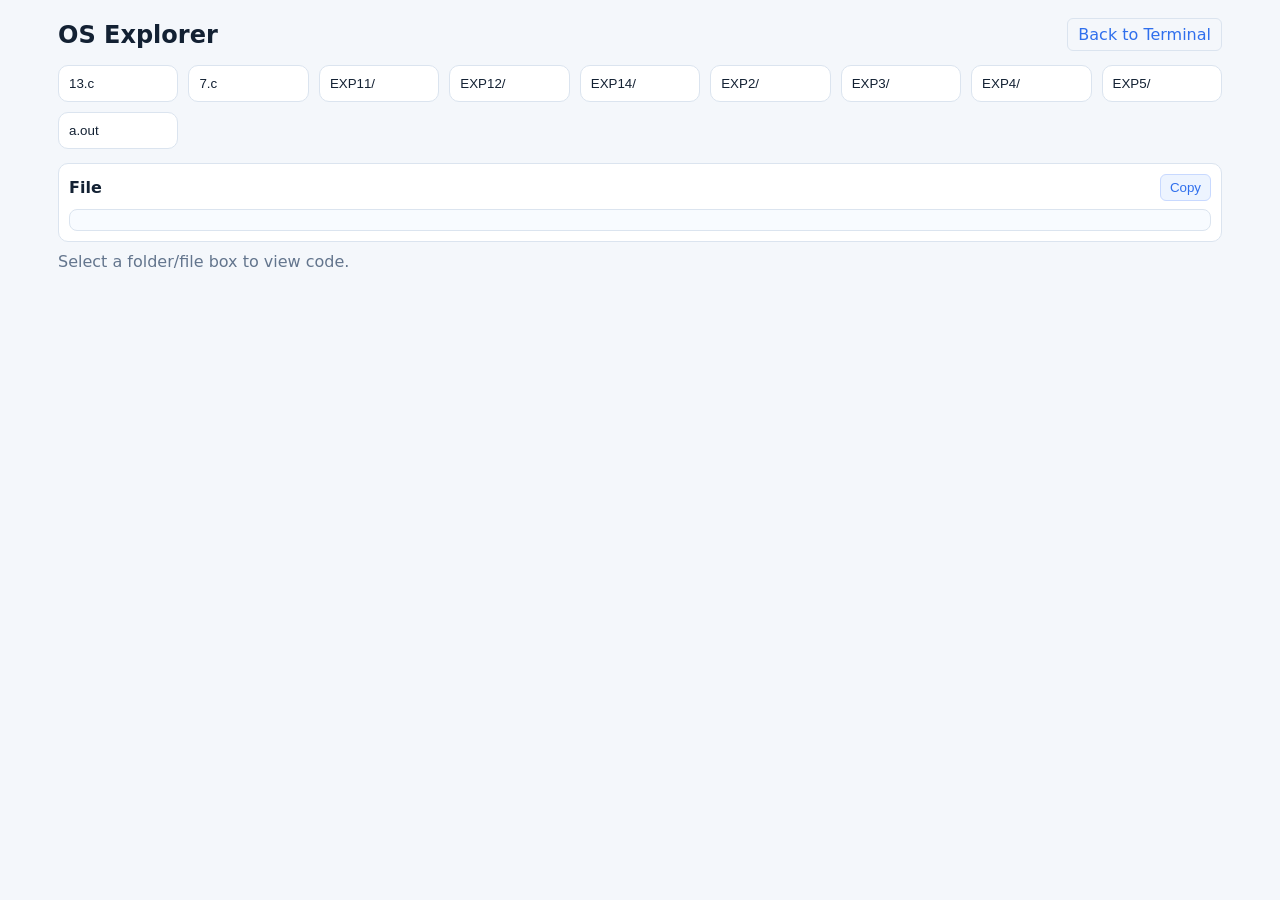
==== FRONTEND/dashboard.html @ 36842d1a "Added OS programs" ====
﻿<!doctype html>
<html lang="en">
<head>
  <meta charset="UTF-8" />
  <meta name="viewport" content="width=device-width, initial-scale=1.0" />
  <title>OS Code Dashboard</title>
  <link rel="stylesheet" href="./dashboard.css" />
</head>
<body>
  <main class="page">
    <header class="top">
      <h1>OS Explorer</h1>
      <a href="./index.html" class="back-link">Back to Terminal</a>
    </header>

    <section id="expGrid" class="exp-grid" aria-label="Folder boxes"></section>

    <section id="viewer" class="viewer hidden">
      <article class="card">
        <div class="card-head">
          <div id="mainTitle" class="file-name">File</div>
          <button id="mainCopyBtn" class="copy-btn" type="button">Copy</button>
        </div>
        <pre id="mainCode" class="code reader"></pre>
      </article>

      <article id="pkgCard" class="card hidden">
        <div class="card-head">
          <div class="file-name">Items</div>
          <button id="pkgCopyBtn" class="copy-btn" type="button">Copy</button>
        </div>
        <pre id="pkgCode" class="code"></pre>
      </article>
    </section>

    <p id="note" class="note">Type Hello in terminal to open this dashboard.</p>
  </main>
  <script src="./dashboard.js" type="module"></script>
</body>
</html>
---- FRONTEND/dashboard.css ----
﻿:root {
  --bg: #f4f7fb;
  --panel: #ffffff;
  --line: #dbe4ef;
  --text: #132133;
  --muted: #63758d;
  --accent: #2f6fed;
}

* { box-sizing: border-box; }
html, body { margin: 0; min-height: 100%; }
body { background: var(--bg); color: var(--text); font-family: "Segoe UI", system-ui, sans-serif; }
.hidden { display: none; }

.page { max-width: 1200px; margin: 0 auto; padding: 18px; }
.top { display: flex; justify-content: space-between; align-items: center; flex-wrap: wrap; gap: 10px; margin-bottom: 14px; }
.top h1 { margin: 0; font-size: 24px; }
.back-link { color: var(--accent); text-decoration: none; border: 1px solid var(--line); border-radius: 6px; padding: 6px 10px; }

.exp-grid { display: grid; grid-template-columns: repeat(auto-fit, minmax(120px, 1fr)); gap: 10px; margin-bottom: 14px; }
.exp-btn {
  background: var(--panel);
  border: 1px solid var(--line);
  border-radius: 10px;
  color: var(--text);
  padding: 10px;
  text-align: left;
  cursor: pointer;
}
.viewer { display: grid; gap: 10px; }
.card { background: var(--panel); border: 1px solid var(--line); border-radius: 10px; padding: 10px; }
.card-head { display: flex; justify-content: space-between; align-items: center; gap: 10px; margin-bottom: 8px; }
.file-name { font-weight: 600; }
.copy-btn { background: #edf4ff; border: 1px solid #c8d9ff; color: var(--accent); border-radius: 6px; padding: 5px 9px; cursor: pointer; }
.code {
  margin: 0;
  border: 1px solid var(--line);
  border-radius: 8px;
  background: #f8fbff;
  padding: 10px;
  font-family: "Cascadia Mono", Consolas, monospace;
  font-size: 12px;
  line-height: 1.5;
  max-height: 45vh;
  overflow: auto;
}
.reader {
  font-family: Georgia, "Times New Roman", serif;
  font-size: 16px;
  line-height: 1.75;
  white-space: pre-wrap;
}
.note { color: var(--muted); margin-top: 10px; }

@media (max-width: 768px) {
  .page { padding: 12px; }
  .exp-grid { grid-template-columns: repeat(2, minmax(0, 1fr)); gap: 8px; }
  .exp-btn, .copy-btn { min-height: 36px; }
  .code { font-size: 13px; max-height: 50vh; }
  .reader { font-size: 17px; }
}
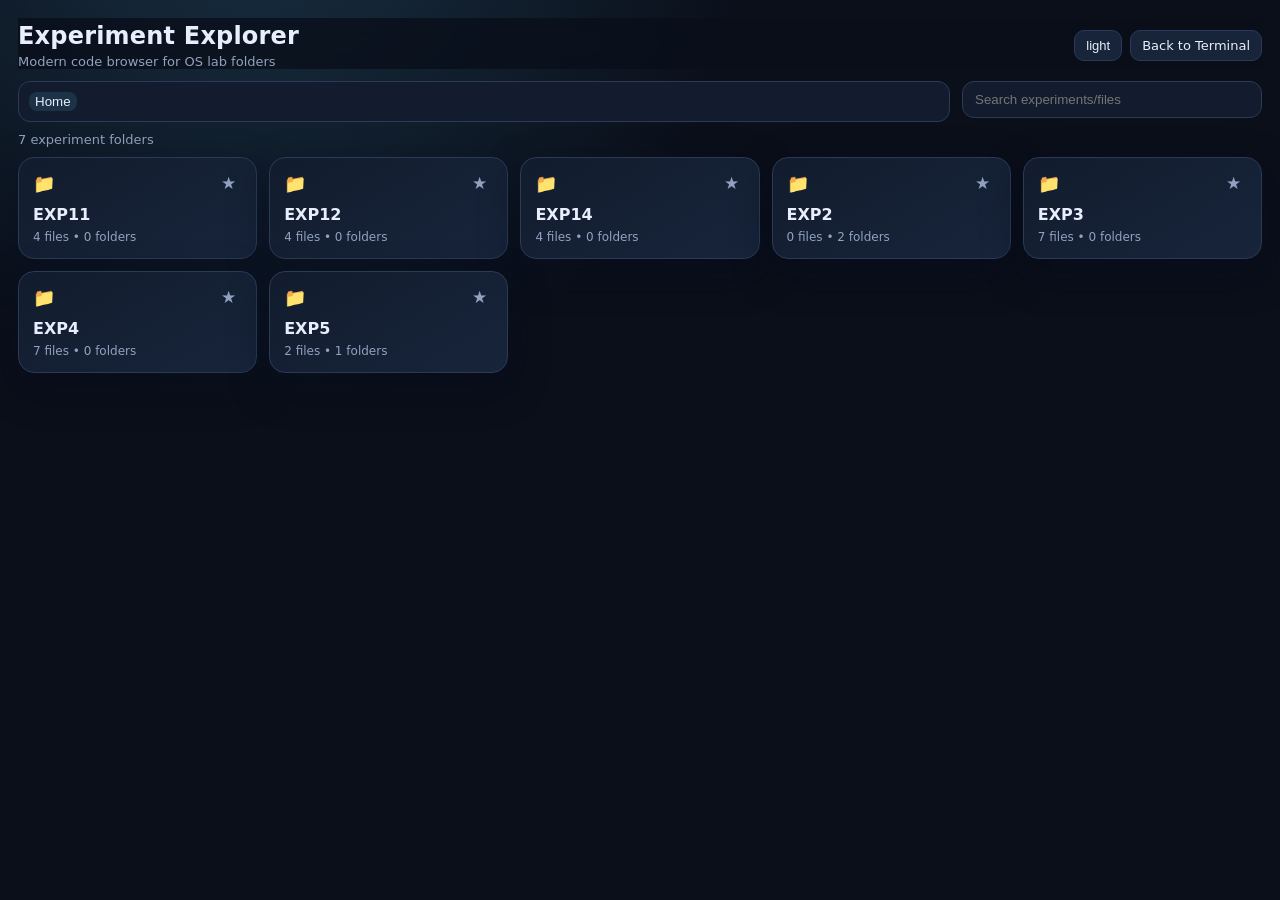
==== commit 6d90370a: "dashboard changes" ====
--- a/FRONTEND/dashboard.html
+++ b/FRONTEND/dashboard.html
@@ -3,37 +3,49 @@
 <head>
   <meta charset="UTF-8" />
   <meta name="viewport" content="width=device-width, initial-scale=1.0" />
-  <title>OS Code Dashboard</title>
+  <title>Experiment Explorer</title>
   <link rel="stylesheet" href="./dashboard.css" />
 </head>
 <body>
   <main class="page">
     <header class="top">
-      <h1>OS Explorer</h1>
-      <a href="./index.html" class="back-link">Back to Terminal</a>
+      <div>
+        <h1>Experiment Explorer</h1>
+        <p class="sub">Modern code browser for OS lab folders</p>
+      </div>
+      <div class="top-actions">
+        <button id="themeBtn" class="ghost-btn" type="button">light</button>
+        <a href="./index.html" class="back-link">Back to Terminal</a>
+      </div>
     </header>
 
-    <section id="expGrid" class="exp-grid" aria-label="Folder boxes"></section>
+    <section class="toolbar">
+      <nav id="breadcrumb" class="breadcrumb" aria-label="Breadcrumb"></nav>
+      <div class="search-wrap">
+        <input id="searchInput" type="search" placeholder="Search experiments/files" aria-label="Search" />
+      </div>
+    </section>
 
-    <section id="viewer" class="viewer hidden">
+    <section id="status" class="status">Loading explorer...</section>
+
+    <section id="expGrid" class="exp-grid" aria-label="Experiments"></section>
+    <section id="explorerList" class="explorer-list hidden" aria-label="Folder contents"></section>
+
+    <section id="viewer" class="viewer hidden" aria-label="Code viewer">
       <article class="card">
         <div class="card-head">
-          <div id="mainTitle" class="file-name">File</div>
-          <button id="mainCopyBtn" class="copy-btn" type="button">Copy</button>
+          <div>
+            <div id="mainTitle" class="file-name">File</div>
+            <div id="fileMeta" class="meta"></div>
+          </div>
+          <div class="head-actions">
+            <button id="mainCopyBtn" class="copy-btn" type="button">Copy</button>
+            <button id="downloadBtn" class="copy-btn" type="button">Download</button>
+          </div>
         </div>
-        <pre id="mainCode" class="code reader"></pre>
-      </article>
-
-      <article id="pkgCard" class="card hidden">
-        <div class="card-head">
-          <div class="file-name">Items</div>
-          <button id="pkgCopyBtn" class="copy-btn" type="button">Copy</button>
-        </div>
-        <pre id="pkgCode" class="code"></pre>
+        <pre id="mainCode" class="code"></pre>
       </article>
     </section>
-
-    <p id="note" class="note">Type Hello in terminal to open this dashboard.</p>
   </main>
   <script src="./dashboard.js" type="module"></script>
 </body>
--- a/FRONTEND/dashboard.css
+++ b/FRONTEND/dashboard.css
@@ -1,61 +1,248 @@
 ﻿:root {
-  --bg: #f4f7fb;
+  --bg: #0a0f1a;
+  --bg-soft: #111a2a;
+  --panel: #121c2e;
+  --panel-2: #17243a;
+  --line: #2a3a57;
+  --text: #e8eefc;
+  --muted: #92a1bf;
+  --accent: #5ac8ff;
+  --accent-2: #7b7dff;
+  --ok: #68f0b2;
+  --shadow: 0 14px 40px rgba(7, 12, 26, 0.45);
+}
+
+body[data-theme="light"] {
+  --bg: #f3f7ff;
+  --bg-soft: #eaf1ff;
   --panel: #ffffff;
-  --line: #dbe4ef;
-  --text: #132133;
-  --muted: #63758d;
-  --accent: #2f6fed;
+  --panel-2: #f7faff;
+  --line: #d8e2f2;
+  --text: #15233a;
+  --muted: #617390;
+  --accent: #1476ff;
+  --accent-2: #5f67ff;
+  --shadow: 0 10px 28px rgba(15, 30, 52, 0.12);
 }
 
 * { box-sizing: border-box; }
 html, body { margin: 0; min-height: 100%; }
-body { background: var(--bg); color: var(--text); font-family: "Segoe UI", system-ui, sans-serif; }
-.hidden { display: none; }
-
-.page { max-width: 1200px; margin: 0 auto; padding: 18px; }
-.top { display: flex; justify-content: space-between; align-items: center; flex-wrap: wrap; gap: 10px; margin-bottom: 14px; }
-.top h1 { margin: 0; font-size: 24px; }
-.back-link { color: var(--accent); text-decoration: none; border: 1px solid var(--line); border-radius: 6px; padding: 6px 10px; }
-
-.exp-grid { display: grid; grid-template-columns: repeat(auto-fit, minmax(120px, 1fr)); gap: 10px; margin-bottom: 14px; }
-.exp-btn {
-  background: var(--panel);
-  border: 1px solid var(--line);
+body {
+  background: radial-gradient(circle at 20% -10%, rgba(90, 200, 255, 0.17), transparent 35%), var(--bg);
+  color: var(--text);
+  font-family: "Segoe UI", system-ui, sans-serif;
+}
+.hidden { display: none !important; }
+
+.page { max-width: 1280px; margin: 0 auto; padding: 18px; }
+.top {
+  position: sticky;
+  top: 0;
+  z-index: 10;
+  background: color-mix(in srgb, var(--bg) 78%, transparent);
+  backdrop-filter: blur(8px);
+  display: flex;
+  justify-content: space-between;
+  align-items: center;
+  flex-wrap: wrap;
+  gap: 12px;
+  margin-bottom: 12px;
+  padding-top: 4px;
+}
+.top h1 { margin: 0; font-size: 24px; letter-spacing: 0.2px; }
+.sub { margin: 4px 0 0; color: var(--muted); font-size: 13px; }
+.top-actions { display: flex; gap: 8px; align-items: center; }
+
+.back-link,
+.ghost-btn,
+.copy-btn {
+  border: 1px solid var(--line);
+  background: var(--panel-2);
+  color: var(--text);
   border-radius: 10px;
+  padding: 7px 11px;
+  cursor: pointer;
+  text-decoration: none;
+  font-size: 13px;
+}
+
+.back-link:hover,
+.ghost-btn:hover,
+.copy-btn:hover { border-color: var(--accent); }
+
+.toolbar {
+  display: grid;
+  grid-template-columns: 1fr 300px;
+  gap: 12px;
+  margin-bottom: 10px;
+}
+
+.breadcrumb {
+  display: flex;
+  flex-wrap: wrap;
+  align-items: center;
+  gap: 6px;
+  background: var(--panel);
+  border: 1px solid var(--line);
+  border-radius: 12px;
+  padding: 10px;
+}
+
+.crumb {
+  border: 0;
+  background: transparent;
+  color: var(--muted);
+  cursor: pointer;
+  padding: 2px 6px;
+  border-radius: 8px;
+}
+.crumb.active,
+.crumb:hover { color: var(--text); background: rgba(90, 200, 255, 0.12); }
+.sep { color: var(--muted); }
+
+.search-wrap input {
+  width: 100%;
+  border: 1px solid var(--line);
+  border-radius: 12px;
+  padding: 10px 12px;
+  background: var(--panel);
   color: var(--text);
+  outline: none;
+}
+.search-wrap input:focus { border-color: var(--accent); }
+
+.status {
+  color: var(--muted);
+  font-size: 13px;
+  margin-bottom: 10px;
+}
+
+.exp-grid {
+  display: grid;
+  grid-template-columns: repeat(auto-fit, minmax(220px, 1fr));
+  gap: 12px;
+}
+
+.exp-card {
+  border: 1px solid var(--line);
+  background: linear-gradient(150deg, var(--panel), var(--panel-2));
+  border-radius: 16px;
+  padding: 14px;
+  box-shadow: var(--shadow);
+  cursor: pointer;
+  transition: transform .2s ease, border-color .2s ease, box-shadow .2s ease;
+}
+.exp-card:hover {
+  transform: translateY(-3px);
+  border-color: var(--accent);
+  box-shadow: 0 18px 36px rgba(31, 111, 255, 0.16);
+}
+
+.exp-head { display: flex; justify-content: space-between; align-items: center; margin-bottom: 10px; }
+.icon { font-size: 18px; }
+.star {
+  border: 0;
+  background: transparent;
+  color: var(--muted);
+  font-size: 17px;
+  cursor: pointer;
+}
+.star.active { color: #ffd15a; }
+
+.exp-title { margin: 0 0 6px; font-size: 16px; }
+.meta { color: var(--muted); font-size: 12px; }
+
+.explorer-list { display: grid; gap: 8px; }
+.item {
+  display: grid;
+  grid-template-columns: 28px 1fr auto;
+  align-items: center;
+  gap: 10px;
+  background: var(--panel);
+  border: 1px solid var(--line);
+  border-radius: 12px;
   padding: 10px;
-  text-align: left;
-  cursor: pointer;
-}
-.viewer { display: grid; gap: 10px; }
-.card { background: var(--panel); border: 1px solid var(--line); border-radius: 10px; padding: 10px; }
-.card-head { display: flex; justify-content: space-between; align-items: center; gap: 10px; margin-bottom: 8px; }
-.file-name { font-weight: 600; }
-.copy-btn { background: #edf4ff; border: 1px solid #c8d9ff; color: var(--accent); border-radius: 6px; padding: 5px 9px; cursor: pointer; }
+  cursor: pointer;
+  transition: background .18s ease, border-color .18s ease;
+}
+.item:hover { border-color: var(--accent); background: color-mix(in srgb, var(--panel) 85%, var(--accent) 15%); }
+.item .name { font-weight: 600; word-break: break-word; }
+.item .hint { color: var(--muted); font-size: 12px; }
+
+.viewer {
+  margin-top: 14px;
+  animation: fade .18s ease;
+}
+.card {
+  border: 1px solid var(--line);
+  border-radius: 14px;
+  background: var(--panel);
+  box-shadow: var(--shadow);
+  overflow: hidden;
+}
+.card-head {
+  display: flex;
+  justify-content: space-between;
+  align-items: center;
+  gap: 10px;
+  border-bottom: 1px solid var(--line);
+  padding: 12px;
+  flex-wrap: wrap;
+}
+.file-name { font-weight: 700; font-size: 14px; }
+.head-actions { display: flex; gap: 8px; }
+
 .code {
   margin: 0;
-  border: 1px solid var(--line);
-  border-radius: 8px;
-  background: #f8fbff;
-  padding: 10px;
+  max-height: 62vh;
+  overflow: auto;
+  background: #0b111c;
+  color: #d7e2f5;
+  padding: 0;
   font-family: "Cascadia Mono", Consolas, monospace;
   font-size: 12px;
-  line-height: 1.5;
-  max-height: 45vh;
-  overflow: auto;
-}
-.reader {
-  font-family: Georgia, "Times New Roman", serif;
-  font-size: 16px;
-  line-height: 1.75;
-  white-space: pre-wrap;
-}
-.note { color: var(--muted); margin-top: 10px; }
+}
+
+.code-table { width: 100%; border-collapse: collapse; }
+.code-table td { vertical-align: top; }
+.ln {
+  width: 48px;
+  user-select: none;
+  text-align: right;
+  color: #6f7f9a;
+  border-right: 1px solid #24344f;
+  padding: 0 10px 0 0;
+}
+.lc { padding: 0 12px; white-space: pre; }
+
+.tok-key { color: #73d7ff; }
+.tok-type { color: #b8adff; }
+.tok-num { color: #ffd27b; }
+.tok-str { color: #98f5ae; }
+.tok-com { color: #7f93b4; font-style: italic; }
+.tok-pre { color: #ff9dc1; }
+
+.skeleton {
+  height: 14px;
+  border-radius: 6px;
+  background: linear-gradient(90deg, rgba(83,105,146,.28), rgba(112,143,194,.5), rgba(83,105,146,.28));
+  background-size: 200% 100%;
+  animation: pulse 1.1s linear infinite;
+}
+
+@keyframes pulse { from { background-position: 200% 0; } to { background-position: -200% 0; } }
+@keyframes fade { from { opacity: 0; transform: translateY(4px); } to { opacity: 1; transform: translateY(0); } }
+
+@media (max-width: 980px) {
+  .toolbar { grid-template-columns: 1fr; }
+}
 
 @media (max-width: 768px) {
   .page { padding: 12px; }
-  .exp-grid { grid-template-columns: repeat(2, minmax(0, 1fr)); gap: 8px; }
-  .exp-btn, .copy-btn { min-height: 36px; }
-  .code { font-size: 13px; max-height: 50vh; }
-  .reader { font-size: 17px; }
-}
+  .exp-grid { grid-template-columns: 1fr; }
+  .top h1 { font-size: 22px; }
+  .back-link, .ghost-btn, .copy-btn { min-height: 38px; padding: 8px 12px; }
+  .item { grid-template-columns: 24px 1fr; }
+  .item .hint { grid-column: 2; }
+  .code { font-size: 13px; max-height: 55vh; }
+}
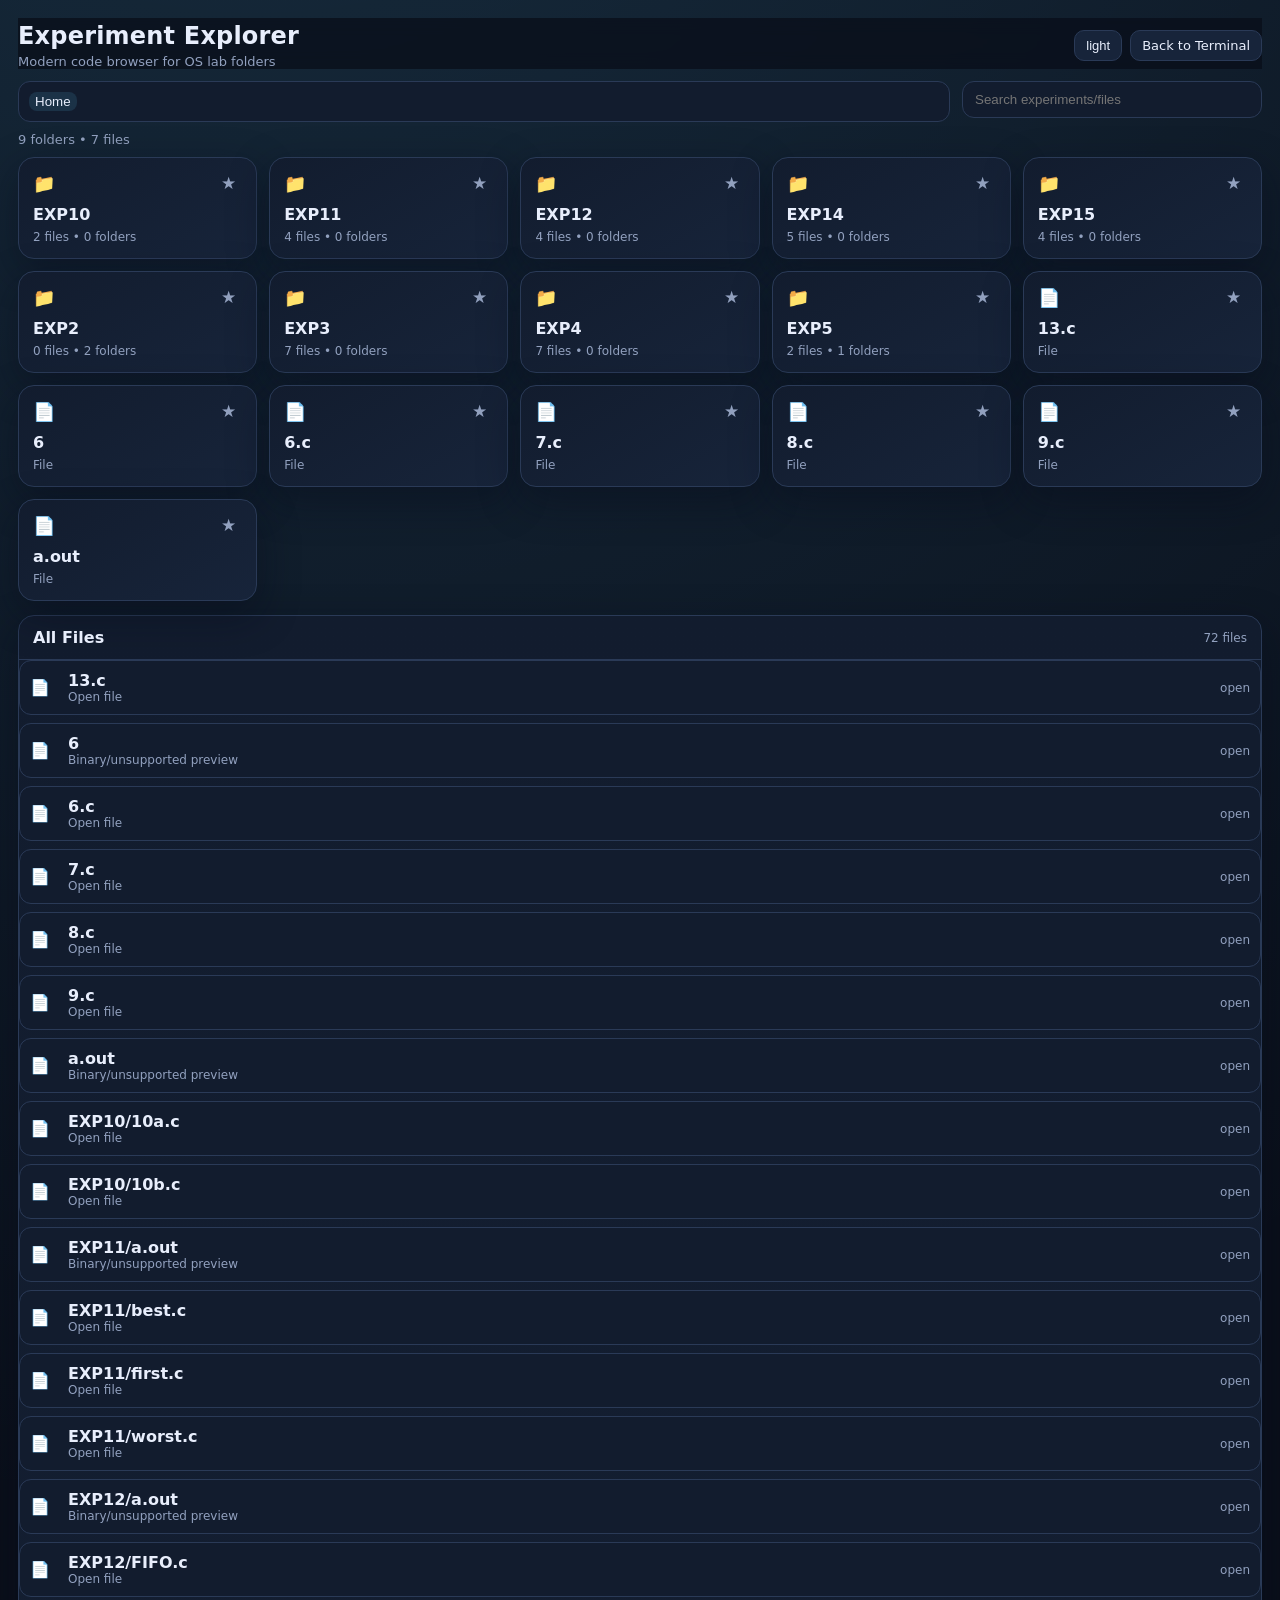
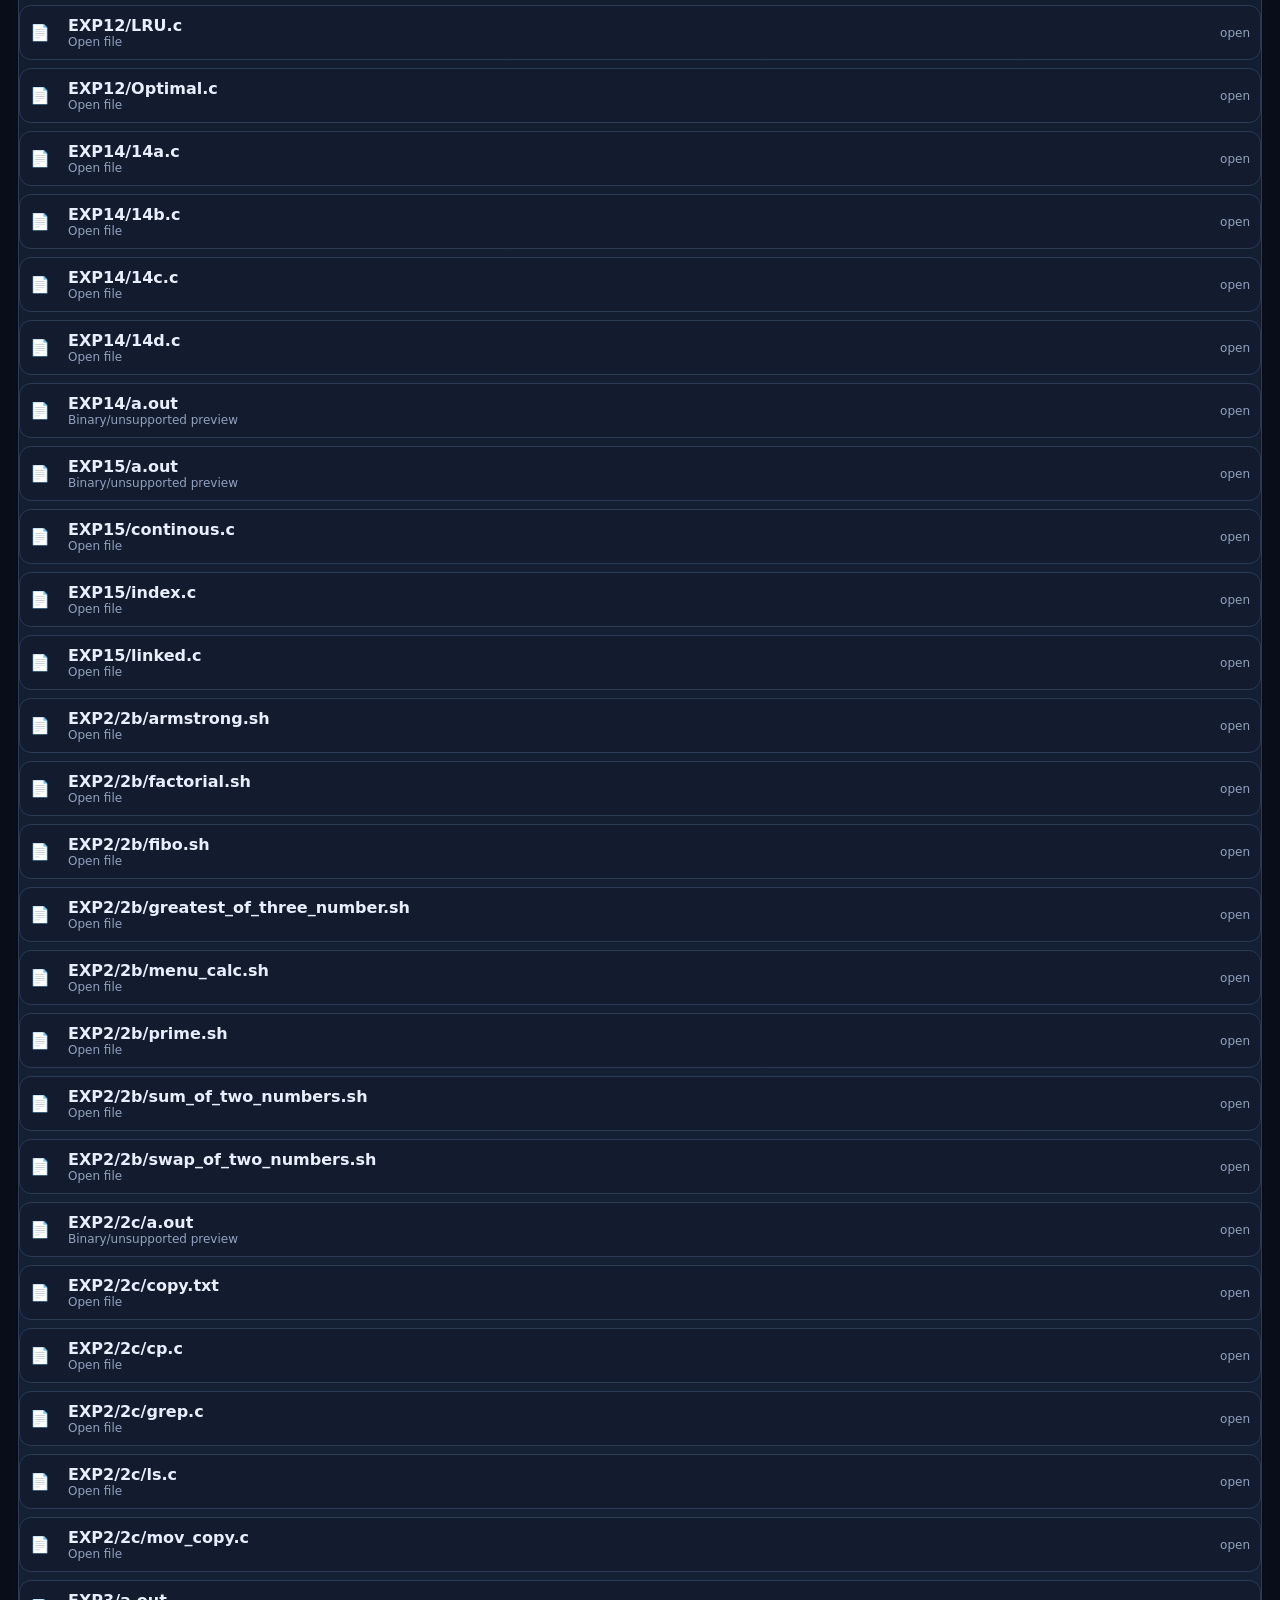
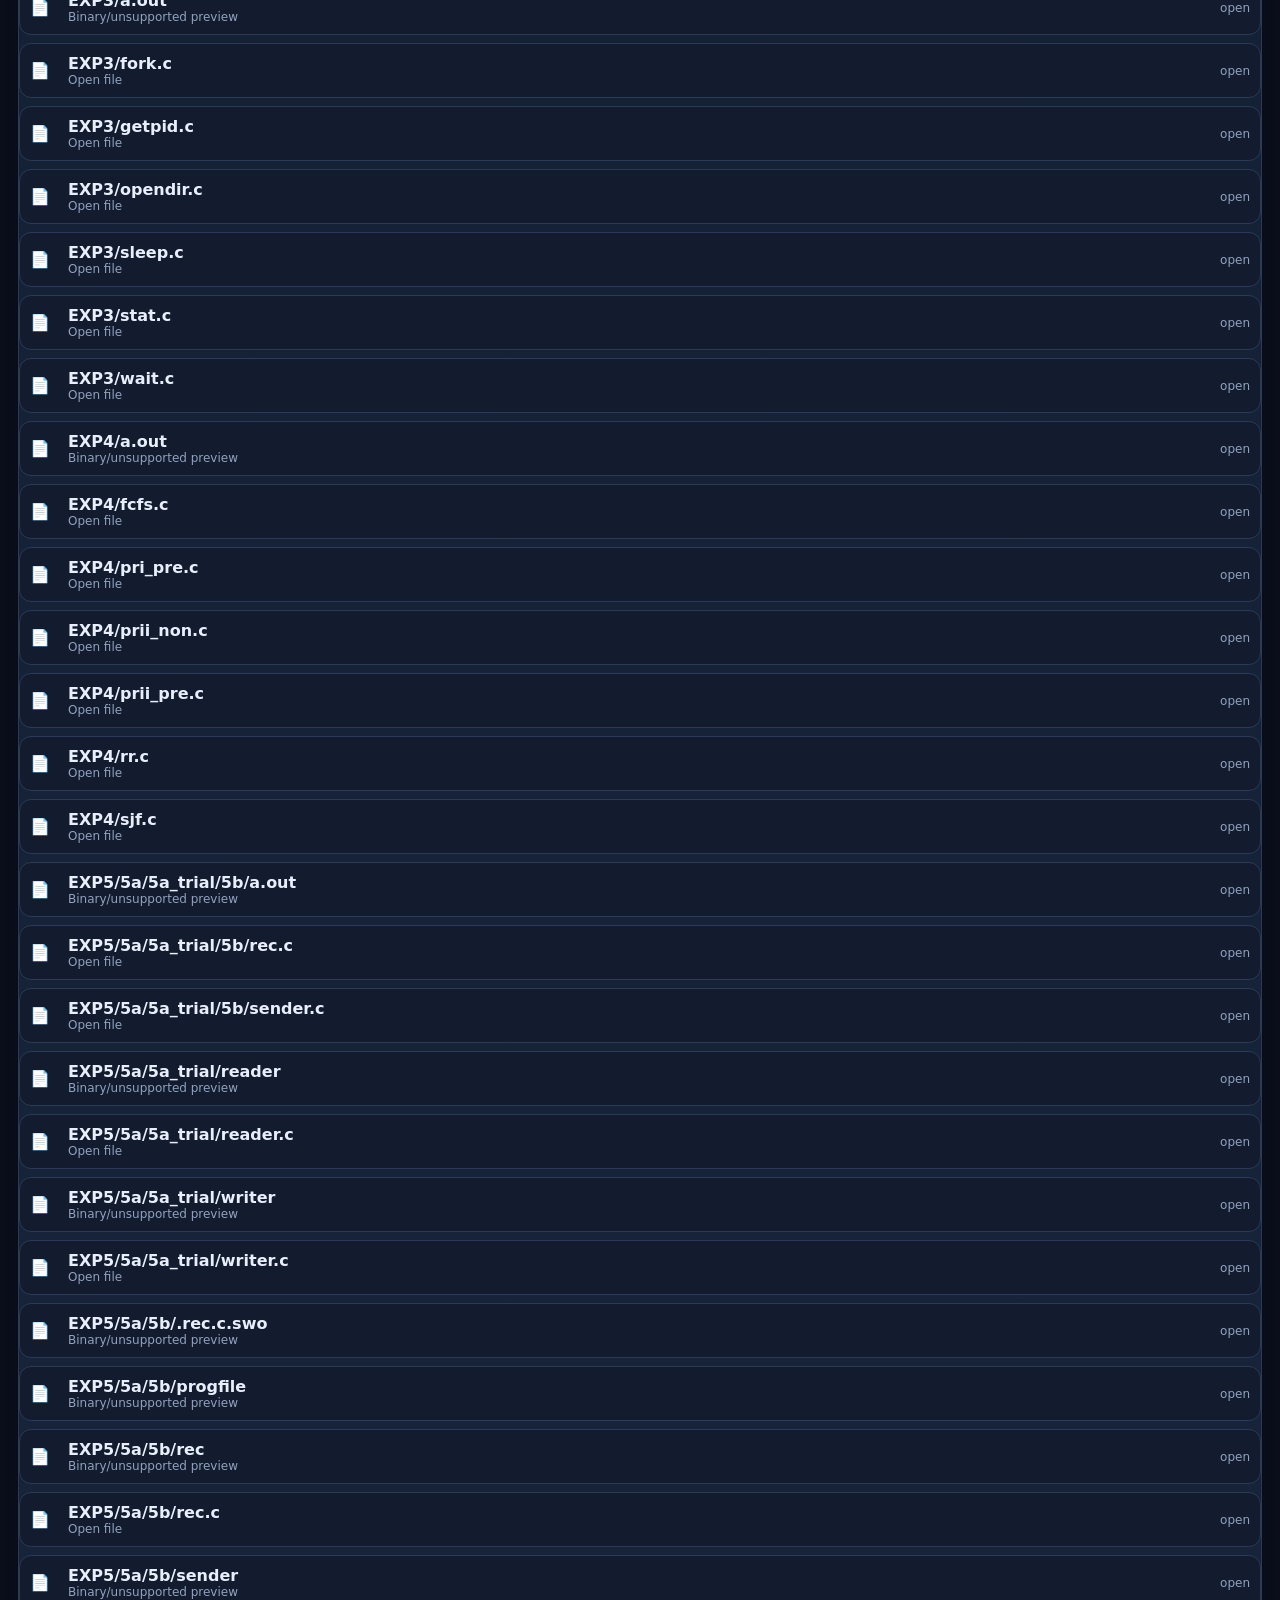
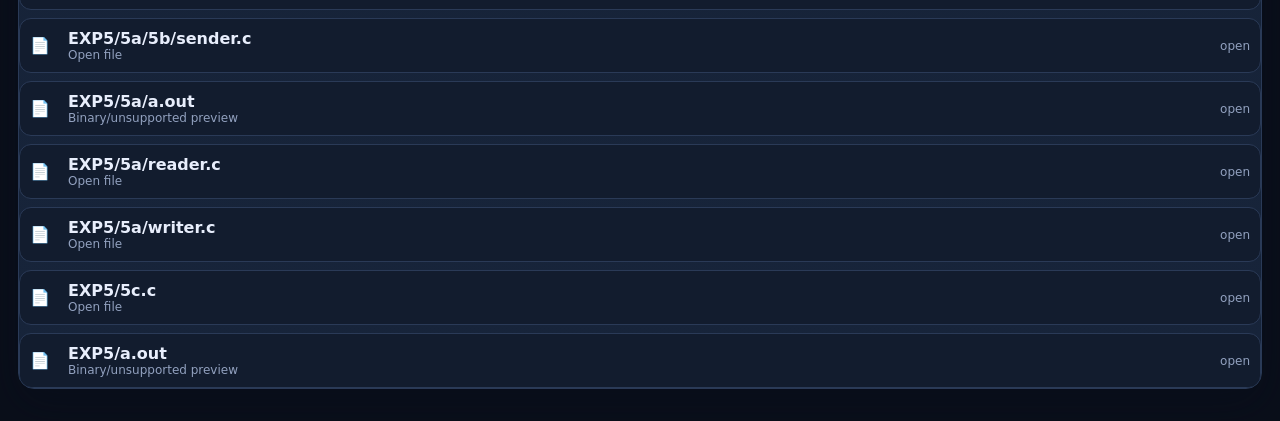
==== commit 8a1945b0: "Initial commit" ====
--- a/FRONTEND/dashboard.html
+++ b/FRONTEND/dashboard.html
@@ -29,6 +29,13 @@
     <section id="status" class="status">Loading explorer...</section>
 
     <section id="expGrid" class="exp-grid" aria-label="Experiments"></section>
+    <section id="allFilesPanel" class="all-files-panel">
+      <div class="panel-head">
+        <h2>All Files</h2>
+        <span id="allFilesMeta" class="meta">0 files</span>
+      </div>
+      <section id="allFilesList" class="explorer-list" aria-label="All files"></section>
+    </section>
     <section id="explorerList" class="explorer-list hidden" aria-label="Folder contents"></section>
 
     <section id="viewer" class="viewer hidden" aria-label="Code viewer">
--- a/FRONTEND/dashboard.css
+++ b/FRONTEND/dashboard.css
@@ -117,6 +117,30 @@
   margin-bottom: 10px;
 }
 
+.all-files-panel {
+  margin-top: 14px;
+  margin-bottom: 14px;
+  border: 1px solid var(--line);
+  border-radius: 16px;
+  background: linear-gradient(180deg, var(--panel), var(--panel-2));
+  box-shadow: var(--shadow);
+  overflow: hidden;
+}
+
+.panel-head {
+  display: flex;
+  justify-content: space-between;
+  align-items: center;
+  gap: 10px;
+  padding: 12px 14px;
+  border-bottom: 1px solid var(--line);
+}
+
+.panel-head h2 {
+  margin: 0;
+  font-size: 16px;
+}
+
 .exp-grid {
   display: grid;
   grid-template-columns: repeat(auto-fit, minmax(220px, 1fr));
